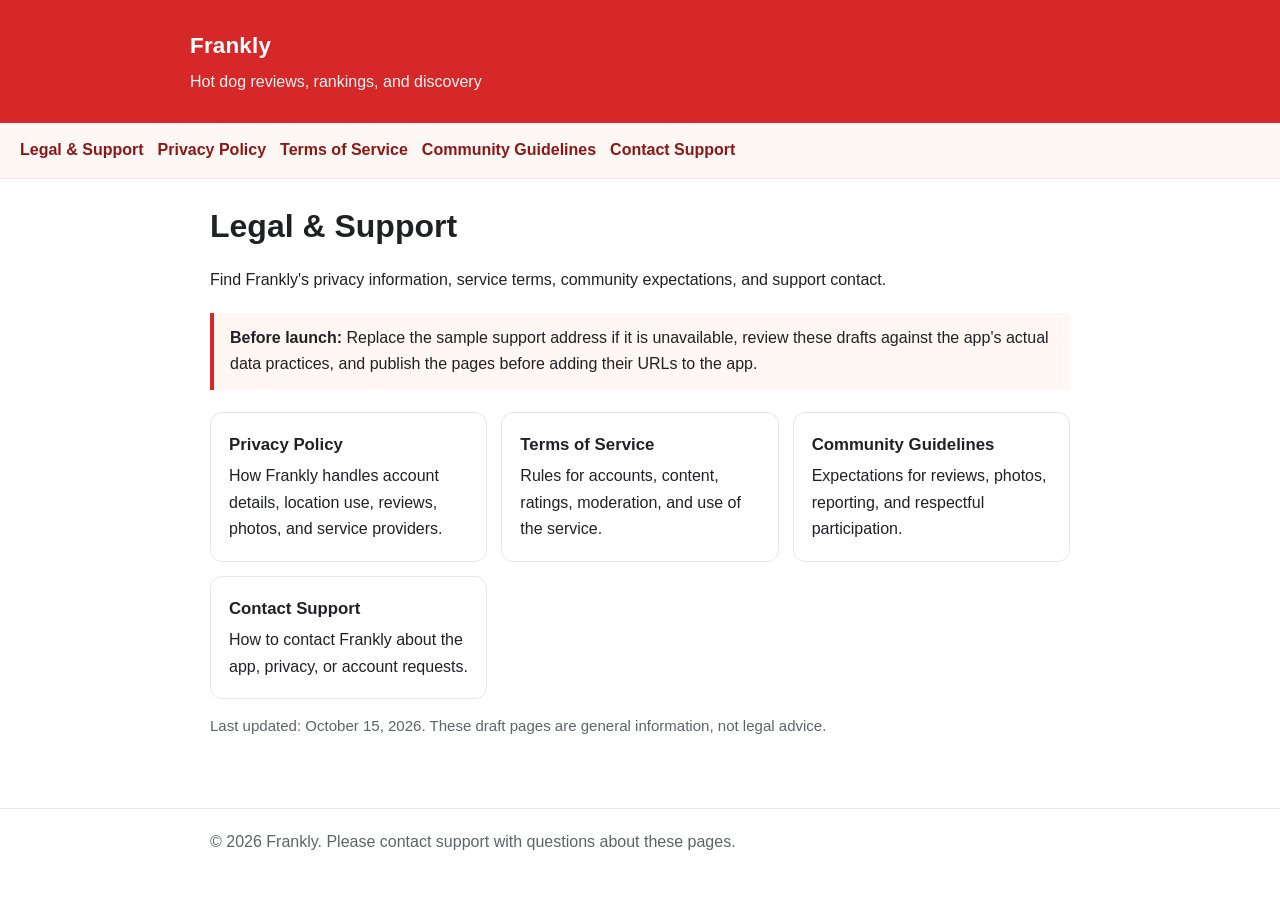
==== frankly-legal-site/index.html @ 2ac57077 "Add files via upload" ====
<!doctype html>
<html lang="en"><head><meta charset="utf-8"><meta name="viewport" content="width=device-width,initial-scale=1">
<meta name="description" content="Frankly legal and support information."><title>Legal & Support | Frankly</title><style>
:root{color-scheme:light;--red:#d62828;--ink:#202124;--muted:#5f6368;--line:#e5e7eb;--bg:#fff7f4}
*{box-sizing:border-box}body{margin:0;font-family:Arial,Helvetica,sans-serif;color:var(--ink);background:#fff;line-height:1.65}
header{background:var(--red);color:#fff;padding:28px 20px}header .wrap,main,.footer{max-width:900px;margin:0 auto}
.brand{font-size:1.4rem;font-weight:800;letter-spacing:.2px}header p{margin:4px 0 0;opacity:.95}
nav{display:flex;flex-wrap:wrap;gap:14px;padding:14px 20px;background:var(--bg);border-bottom:1px solid var(--line)}
nav a{color:#8b1717;font-weight:700;text-decoration:none}nav a:hover{text-decoration:underline}
main{padding:28px 20px 54px}h1{line-height:1.2;margin-top:0}h2{margin-top:30px;font-size:1.2rem}p,li{max-width:78ch}a{color:#a51f1f} .notice{background:var(--bg);border-left:4px solid var(--red);padding:12px 16px;margin:20px 0}
.cards{display:grid;grid-template-columns:repeat(auto-fit,minmax(220px,1fr));gap:14px;margin-top:22px}.card{display:block;padding:18px;border:1px solid var(--line);border-radius:12px;text-decoration:none;color:var(--ink)}.card:hover{border-color:var(--red)}.card strong{display:block;font-size:1.05rem;margin-bottom:5px}.muted{color:var(--muted);font-size:.94rem}
footer{border-top:1px solid var(--line);padding:20px;color:var(--muted)}footer .footer{padding:0 20px}
</style></head>
<body><header><div class="wrap"><div class="brand">Frankly</div><p>Hot dog reviews, rankings, and discovery</p></div></header>
<nav aria-label="Legal navigation"><a href="./index.html">Legal &amp; Support</a><a href="./privacy.html">Privacy Policy</a><a href="./terms.html">Terms of Service</a><a href="./community-guidelines.html">Community Guidelines</a><a href="./contact.html">Contact Support</a></nav>
<main>
<h1>Legal &amp; Support</h1>
<p>Find Frankly's privacy information, service terms, community expectations, and support contact.</p>
<div class="notice"><strong>Before launch:</strong> Replace the sample support address if it is unavailable, review these drafts against the app's actual data practices, and publish the pages before adding their URLs to the app.</div>
<div class="cards">
<a class="card" href="./privacy.html"><strong>Privacy Policy</strong><span>How Frankly handles account details, location use, reviews, photos, and service providers.</span></a>
<a class="card" href="./terms.html"><strong>Terms of Service</strong><span>Rules for accounts, content, ratings, moderation, and use of the service.</span></a>
<a class="card" href="./community-guidelines.html"><strong>Community Guidelines</strong><span>Expectations for reviews, photos, reporting, and respectful participation.</span></a>
<a class="card" href="./contact.html"><strong>Contact Support</strong><span>How to contact Frankly about the app, privacy, or account requests.</span></a>
</div>
<p class="muted">Last updated: October 15, 2026. These draft pages are general information, not legal advice.</p>
</main><footer><div class="footer">© 2026 Frankly. Please contact support with questions about these pages.</div></footer></body></html>
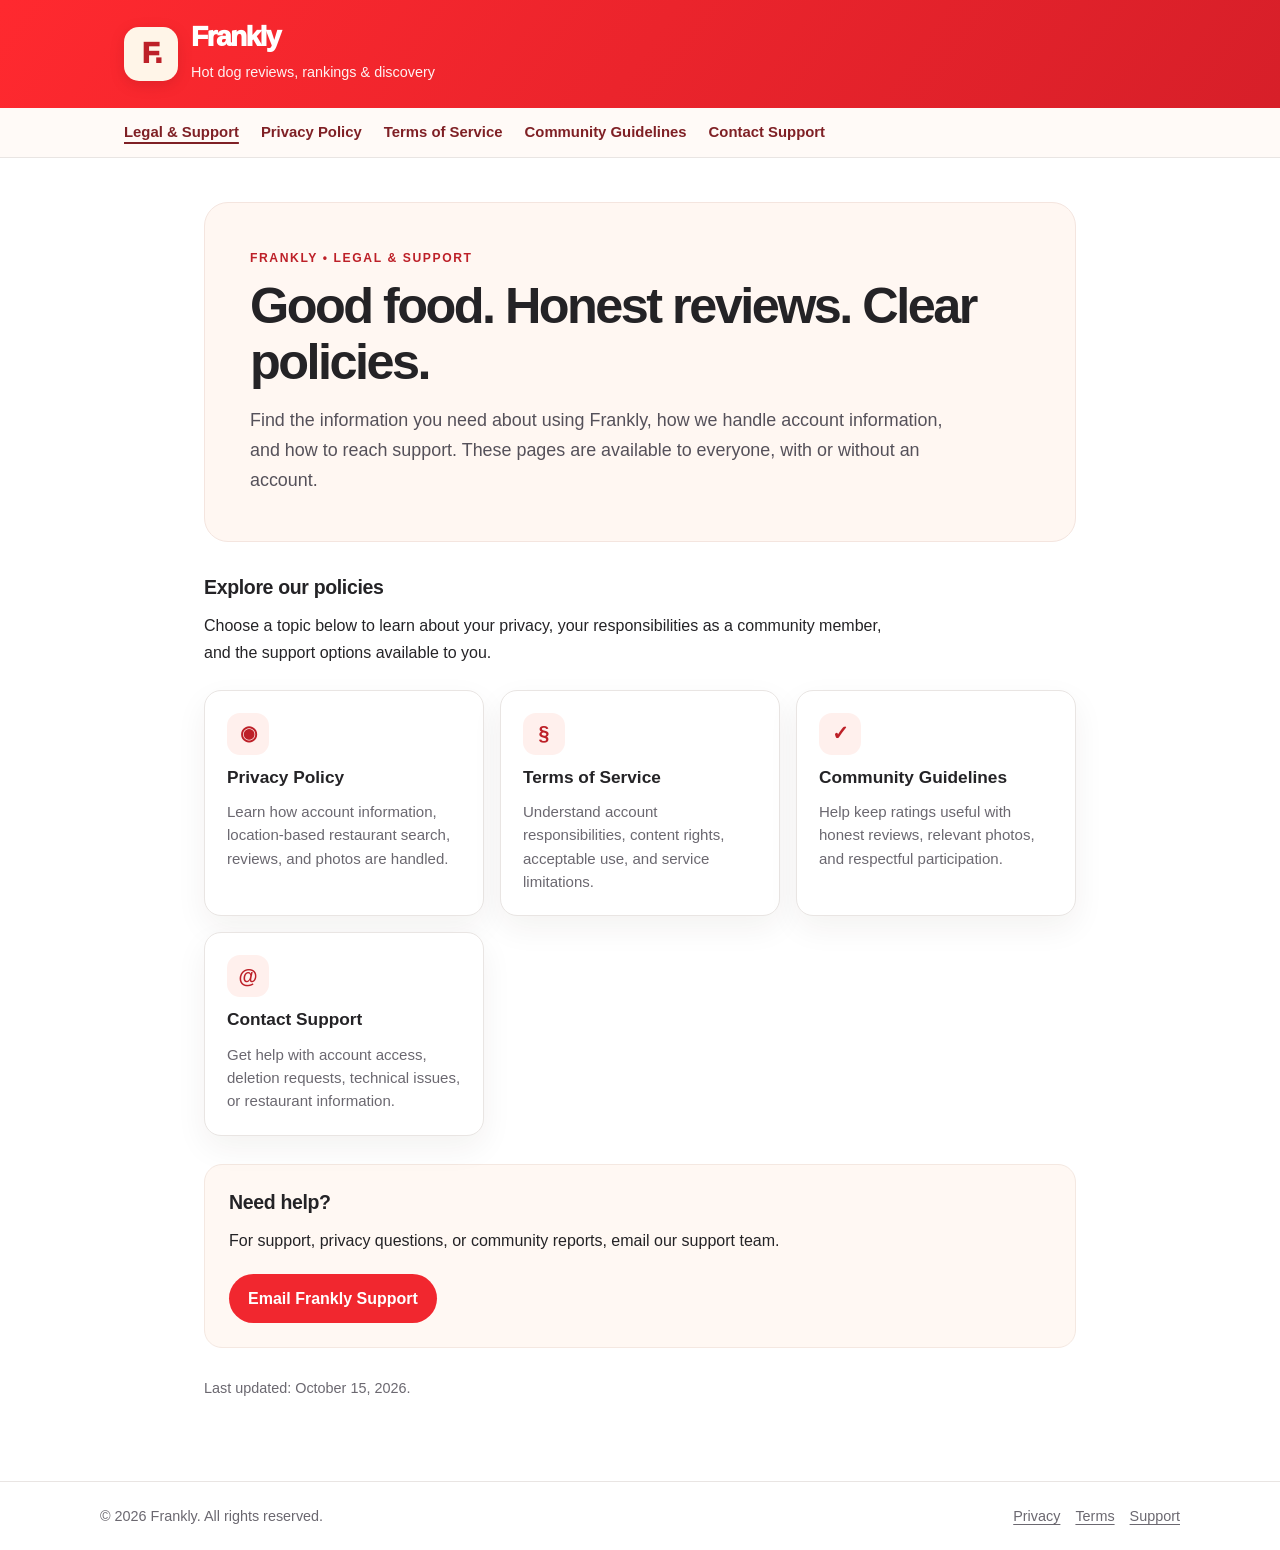
==== commit 0d6d7eb2: "Polish legal pages and align account deletion wording" ====
--- a/frankly-legal-site/index.html
+++ b/frankly-legal-site/index.html
@@ -1,27 +1,21 @@
 <!doctype html>
-<html lang="en"><head><meta charset="utf-8"><meta name="viewport" content="width=device-width,initial-scale=1">
-<meta name="description" content="Frankly legal and support information."><title>Legal & Support | Frankly</title><style>
-:root{color-scheme:light;--red:#d62828;--ink:#202124;--muted:#5f6368;--line:#e5e7eb;--bg:#fff7f4}
-*{box-sizing:border-box}body{margin:0;font-family:Arial,Helvetica,sans-serif;color:var(--ink);background:#fff;line-height:1.65}
-header{background:var(--red);color:#fff;padding:28px 20px}header .wrap,main,.footer{max-width:900px;margin:0 auto}
-.brand{font-size:1.4rem;font-weight:800;letter-spacing:.2px}header p{margin:4px 0 0;opacity:.95}
-nav{display:flex;flex-wrap:wrap;gap:14px;padding:14px 20px;background:var(--bg);border-bottom:1px solid var(--line)}
-nav a{color:#8b1717;font-weight:700;text-decoration:none}nav a:hover{text-decoration:underline}
-main{padding:28px 20px 54px}h1{line-height:1.2;margin-top:0}h2{margin-top:30px;font-size:1.2rem}p,li{max-width:78ch}a{color:#a51f1f} .notice{background:var(--bg);border-left:4px solid var(--red);padding:12px 16px;margin:20px 0}
-.cards{display:grid;grid-template-columns:repeat(auto-fit,minmax(220px,1fr));gap:14px;margin-top:22px}.card{display:block;padding:18px;border:1px solid var(--line);border-radius:12px;text-decoration:none;color:var(--ink)}.card:hover{border-color:var(--red)}.card strong{display:block;font-size:1.05rem;margin-bottom:5px}.muted{color:var(--muted);font-size:.94rem}
-footer{border-top:1px solid var(--line);padding:20px;color:var(--muted)}footer .footer{padding:0 20px}
-</style></head>
-<body><header><div class="wrap"><div class="brand">Frankly</div><p>Hot dog reviews, rankings, and discovery</p></div></header>
-<nav aria-label="Legal navigation"><a href="./index.html">Legal &amp; Support</a><a href="./privacy.html">Privacy Policy</a><a href="./terms.html">Terms of Service</a><a href="./community-guidelines.html">Community Guidelines</a><a href="./contact.html">Contact Support</a></nav>
+<html lang="en"><head><meta charset="utf-8"><meta name="viewport" content="width=device-width,initial-scale=1"><meta name="description" content="Frankly's privacy policy, terms of service, community guidelines, and support contact."><meta name="theme-color" content="#f1272f"><title>Legal & Support | Frankly</title><style>:root{color-scheme:light;--red:#f1272f;--red-deep:#bd2028;--ink:#242326;--muted:#6b6870;--line:#e9e5e3;--cream:#fff7f2;--surface:#fff;--shadow:0 12px 32px rgba(54,28,22,.06)}
+*{box-sizing:border-box}html{scroll-behavior:smooth}body{margin:0;background:#fff;color:var(--ink);font-family:Inter,-apple-system,BlinkMacSystemFont,"Segoe UI",Roboto,Arial,sans-serif;line-height:1.7}a{color:var(--red-deep);text-underline-offset:3px}a:hover{color:#85151a}
+.site-header{background:linear-gradient(125deg,#ff292f,#d71f29);color:white}.header-inner{max-width:1080px;margin:auto;padding:23px 24px;display:flex;align-items:center;gap:14px}.brand{color:#fff;text-decoration:none;display:flex;align-items:center;gap:13px}.brand-mark{width:54px;height:54px;border-radius:15px;background:#fff5e8;color:var(--red-deep);display:grid;place-items:center;font-size:29px;font-weight:950;letter-spacing:-2px;box-shadow:0 4px 14px #86131a35}.brand-name{font-size:1.75rem;font-weight:950;letter-spacing:-.055em;line-height:1}.brand-tagline{display:block;margin-top:6px;font-size:.9rem;opacity:.94;letter-spacing:0;font-weight:500}
+nav{background:#fffaf7;border-bottom:1px solid var(--line)}.nav-inner{max-width:1080px;margin:auto;padding:12px 24px;display:flex;flex-wrap:wrap;gap:9px 22px}nav a{font-size:.93rem;font-weight:700;text-decoration:none;color:#7f2025}nav a[aria-current=page]{text-decoration:underline;text-decoration-thickness:2px;text-underline-offset:5px}
+main{max-width:920px;margin:auto;padding:44px 24px 68px}h1{font-size:clamp(2.1rem,5vw,3.15rem);line-height:1.12;letter-spacing:-.05em;margin:0 0 14px}h2{font-size:1.22rem;line-height:1.35;letter-spacing:-.018em;margin:31px 0 8px}p,li{max-width:78ch}p{margin:12px 0}li{margin:6px 0;padding-left:3px}.eyebrow{font-size:.76rem;font-weight:850;text-transform:uppercase;letter-spacing:.13em;color:var(--red-deep);margin-bottom:9px}.lead{font-size:1.12rem;color:#55515a;max-width:70ch}.updated{font-size:.9rem;color:var(--muted)}.hero{background:var(--cream);border:1px solid #f4e5df;border-radius:24px;padding:clamp(25px,5vw,45px);margin-bottom:32px}.hero .lead{margin-bottom:0}.cards{display:grid;grid-template-columns:repeat(auto-fit,minmax(min(100%,245px),1fr));gap:16px;margin-top:23px}.card{display:flex;flex-direction:column;gap:8px;padding:22px;border:1px solid var(--line);border-radius:17px;background:white;color:var(--ink);text-decoration:none;box-shadow:var(--shadow);transition:transform .16s,border-color .16s}.card:hover{transform:translateY(-2px);border-color:#f19a9e;color:var(--ink)}.card-icon{width:42px;height:42px;border-radius:13px;background:#fff0ed;display:grid;place-items:center;color:var(--red-deep);font-size:1.22rem;font-weight:900}.card strong{font-size:1.08rem}.card span:not(.card-icon){font-size:.94rem;line-height:1.55;color:var(--muted)}.support-panel{margin-top:28px;padding:24px;border-radius:18px;background:#fff8f3;border:1px solid #f4e8e1}.button-link{display:inline-block;margin-top:8px;padding:11px 19px;border-radius:999px;background:var(--red);color:#fff;font-weight:800;text-decoration:none}.button-link:hover{background:var(--red-deep);color:#fff}.callout{margin:22px 0;padding:14px 17px;border-left:4px solid var(--red);border-radius:0 10px 10px 0;background:#fff8f3}.page-content h2{scroll-margin-top:16px}footer{border-top:1px solid var(--line);padding:22px 24px;color:var(--muted);font-size:.9rem}.footer-inner{max-width:1080px;margin:auto;display:flex;justify-content:space-between;gap:12px;flex-wrap:wrap}.footer-links{display:flex;gap:15px;flex-wrap:wrap}footer a{color:var(--muted)}@media(max-width:560px){.header-inner{padding:18px}.brand-mark{width:48px;height:48px}.brand-name{font-size:1.55rem}.nav-inner{padding:11px 18px;gap:9px 15px}main{padding:30px 18px 48px}.hero{border-radius:18px}}</style></head><body>
+<header class="site-header"><div class="header-inner"><a class="brand" href="./index.html" aria-label="Frankly Legal home"><span class="brand-mark" aria-hidden="true">F.</span><span><span class="brand-name">Frankly</span><span class="brand-tagline">Hot dog reviews, rankings &amp; discovery</span></span></a></div></header>
+<nav aria-label="Legal navigation"><div class="nav-inner"><a href="./index.html" aria-current="page">Legal & Support</a><a href="./privacy.html">Privacy Policy</a><a href="./terms.html">Terms of Service</a><a href="./community-guidelines.html">Community Guidelines</a><a href="./contact.html">Contact Support</a></div></nav>
 <main>
-<h1>Legal &amp; Support</h1>
-<p>Find Frankly's privacy information, service terms, community expectations, and support contact.</p>
-<div class="notice"><strong>Before launch:</strong> Replace the sample support address if it is unavailable, review these drafts against the app's actual data practices, and publish the pages before adding their URLs to the app.</div>
+<section class="hero"><div class="eyebrow">Frankly • Legal &amp; Support</div><h1>Good food. Honest reviews. Clear policies.</h1><p class="lead">Find the information you need about using Frankly, how we handle account information, and how to reach support. These pages are available to everyone, with or without an account.</p></section>
+<h2>Explore our policies</h2><p>Choose a topic below to learn about your privacy, your responsibilities as a community member, and the support options available to you.</p>
 <div class="cards">
-<a class="card" href="./privacy.html"><strong>Privacy Policy</strong><span>How Frankly handles account details, location use, reviews, photos, and service providers.</span></a>
-<a class="card" href="./terms.html"><strong>Terms of Service</strong><span>Rules for accounts, content, ratings, moderation, and use of the service.</span></a>
-<a class="card" href="./community-guidelines.html"><strong>Community Guidelines</strong><span>Expectations for reviews, photos, reporting, and respectful participation.</span></a>
-<a class="card" href="./contact.html"><strong>Contact Support</strong><span>How to contact Frankly about the app, privacy, or account requests.</span></a>
+<a class="card" href="./privacy.html"><span class="card-icon" aria-hidden="true">◉</span><strong>Privacy Policy</strong><span>Learn how account information, location-based restaurant search, reviews, and photos are handled.</span></a>
+<a class="card" href="./terms.html"><span class="card-icon" aria-hidden="true">§</span><strong>Terms of Service</strong><span>Understand account responsibilities, content rights, acceptable use, and service limitations.</span></a>
+<a class="card" href="./community-guidelines.html"><span class="card-icon" aria-hidden="true">✓</span><strong>Community Guidelines</strong><span>Help keep ratings useful with honest reviews, relevant photos, and respectful participation.</span></a>
+<a class="card" href="./contact.html"><span class="card-icon" aria-hidden="true">@</span><strong>Contact Support</strong><span>Get help with account access, deletion requests, technical issues, or restaurant information.</span></a>
 </div>
-<p class="muted">Last updated: October 15, 2026. These draft pages are general information, not legal advice.</p>
-</main><footer><div class="footer">© 2026 Frankly. Please contact support with questions about these pages.</div></footer></body></html>+<section class="support-panel"><h2 style="margin-top:0">Need help?</h2><p>For support, privacy questions, or community reports, email our support team.</p><a class="button-link" href="mailto:franklybites.support@gmail.com">Email Frankly Support</a></section>
+<p class="updated" style="margin-top:28px">Last updated: October 15, 2026.</p>
+</main>
+<footer><div class="footer-inner"><span>© 2026 Frankly. All rights reserved.</span><span class="footer-links"><a href="./privacy.html">Privacy</a><a href="./terms.html">Terms</a><a href="./contact.html">Support</a></span></div></footer></body></html>
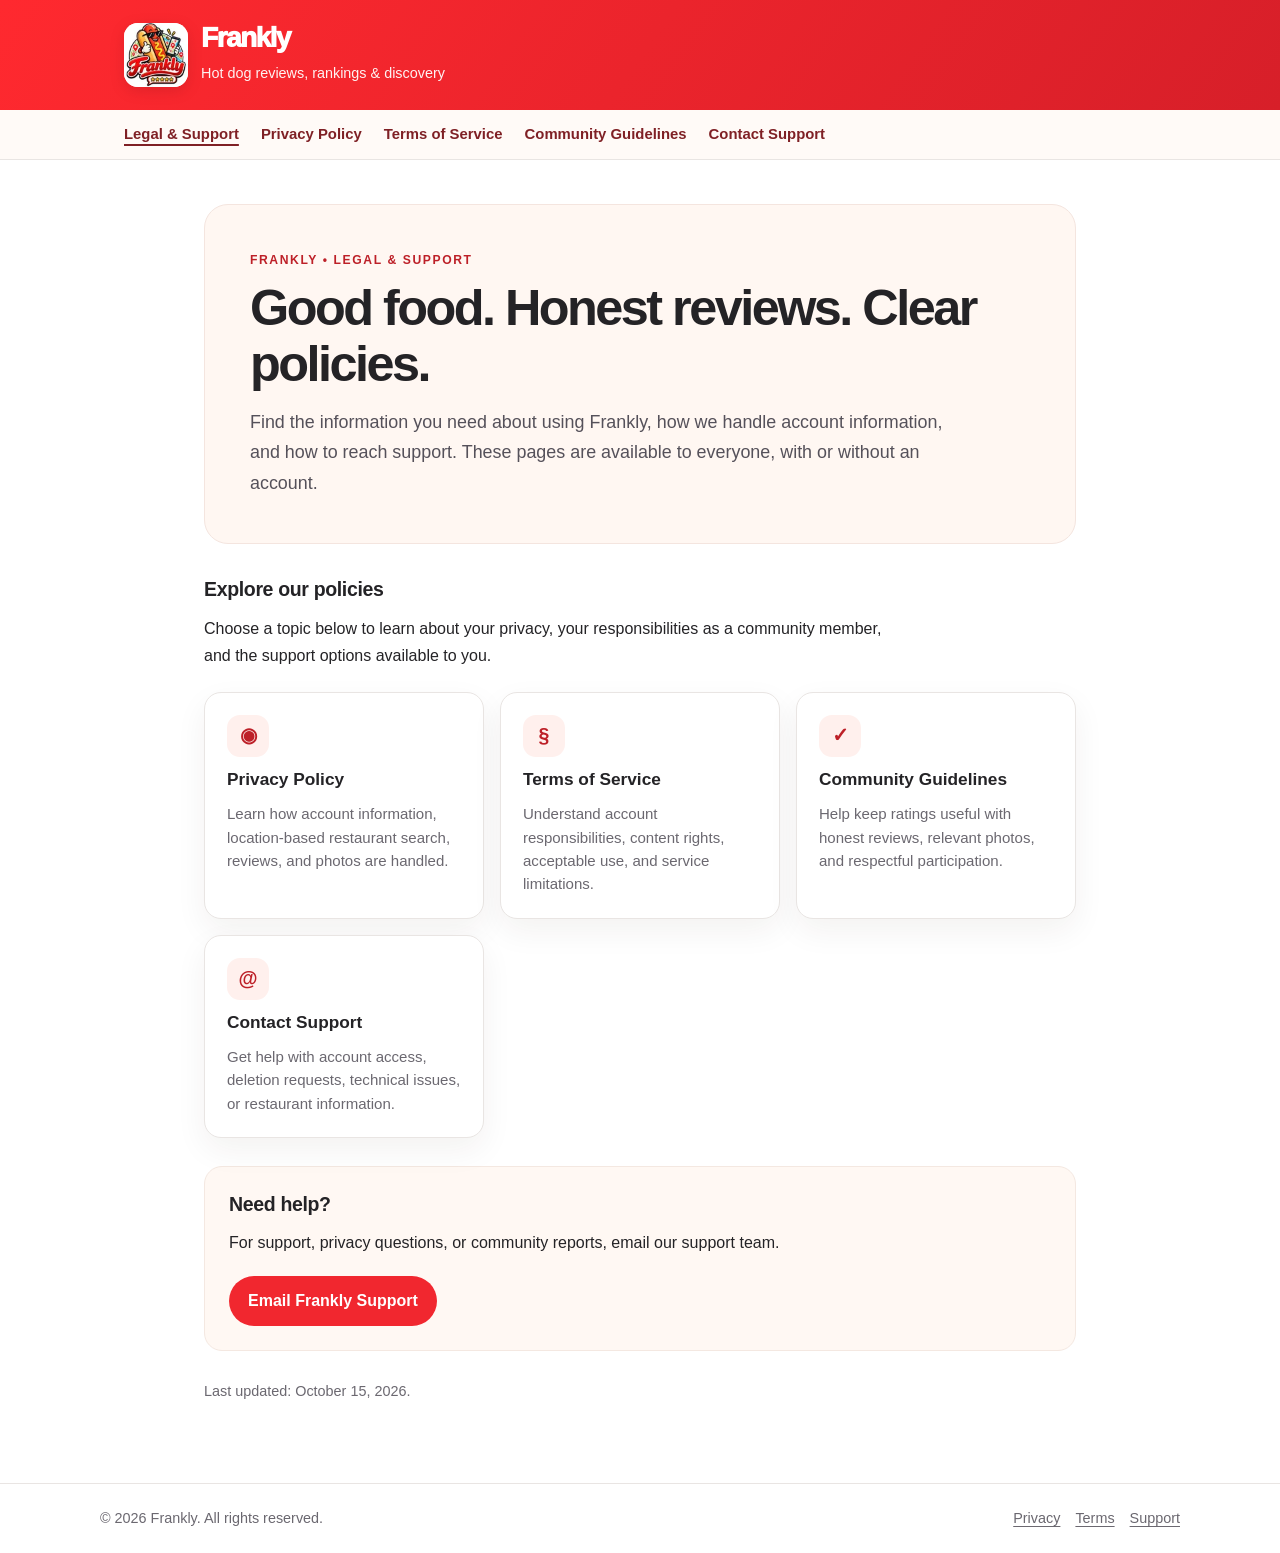
==== commit deafeca5: "Use official Frankly logo across legal pages" ====
--- a/frankly-legal-site/index.html
+++ b/frankly-legal-site/index.html
@@ -1,10 +1,10 @@
 <!doctype html>
-<html lang="en"><head><meta charset="utf-8"><meta name="viewport" content="width=device-width,initial-scale=1"><meta name="description" content="Frankly's privacy policy, terms of service, community guidelines, and support contact."><meta name="theme-color" content="#f1272f"><title>Legal & Support | Frankly</title><style>:root{color-scheme:light;--red:#f1272f;--red-deep:#bd2028;--ink:#242326;--muted:#6b6870;--line:#e9e5e3;--cream:#fff7f2;--surface:#fff;--shadow:0 12px 32px rgba(54,28,22,.06)}
+<html lang="en"><head><meta charset="utf-8"><meta name="viewport" content="width=device-width,initial-scale=1"><meta name="description" content="Frankly's privacy policy, terms of service, community guidelines, and support contact."><meta name="theme-color" content="#f1272f"><link rel="icon" type="image/svg+xml" href="./assets/frankly-logo.svg"><title>Legal & Support | Frankly</title><style>:root{color-scheme:light;--red:#f1272f;--red-deep:#bd2028;--ink:#242326;--muted:#6b6870;--line:#e9e5e3;--cream:#fff7f2;--surface:#fff;--shadow:0 12px 32px rgba(54,28,22,.06)}
 *{box-sizing:border-box}html{scroll-behavior:smooth}body{margin:0;background:#fff;color:var(--ink);font-family:Inter,-apple-system,BlinkMacSystemFont,"Segoe UI",Roboto,Arial,sans-serif;line-height:1.7}a{color:var(--red-deep);text-underline-offset:3px}a:hover{color:#85151a}
-.site-header{background:linear-gradient(125deg,#ff292f,#d71f29);color:white}.header-inner{max-width:1080px;margin:auto;padding:23px 24px;display:flex;align-items:center;gap:14px}.brand{color:#fff;text-decoration:none;display:flex;align-items:center;gap:13px}.brand-mark{width:54px;height:54px;border-radius:15px;background:#fff5e8;color:var(--red-deep);display:grid;place-items:center;font-size:29px;font-weight:950;letter-spacing:-2px;box-shadow:0 4px 14px #86131a35}.brand-name{font-size:1.75rem;font-weight:950;letter-spacing:-.055em;line-height:1}.brand-tagline{display:block;margin-top:6px;font-size:.9rem;opacity:.94;letter-spacing:0;font-weight:500}
+.site-header{background:linear-gradient(125deg,#ff292f,#d71f29);color:white}.header-inner{max-width:1080px;margin:auto;padding:23px 24px;display:flex;align-items:center;gap:14px}.brand{color:#fff;text-decoration:none;display:flex;align-items:center;gap:13px}.brand-logo{width:64px;height:64px;object-fit:contain;border-radius:14px;background:#fff;box-shadow:0 4px 14px #86131a35;flex:0 0 auto}.brand-name{font-size:1.75rem;font-weight:950;letter-spacing:-.055em;line-height:1}.brand-tagline{display:block;margin-top:6px;font-size:.9rem;opacity:.94;letter-spacing:0;font-weight:500}
 nav{background:#fffaf7;border-bottom:1px solid var(--line)}.nav-inner{max-width:1080px;margin:auto;padding:12px 24px;display:flex;flex-wrap:wrap;gap:9px 22px}nav a{font-size:.93rem;font-weight:700;text-decoration:none;color:#7f2025}nav a[aria-current=page]{text-decoration:underline;text-decoration-thickness:2px;text-underline-offset:5px}
-main{max-width:920px;margin:auto;padding:44px 24px 68px}h1{font-size:clamp(2.1rem,5vw,3.15rem);line-height:1.12;letter-spacing:-.05em;margin:0 0 14px}h2{font-size:1.22rem;line-height:1.35;letter-spacing:-.018em;margin:31px 0 8px}p,li{max-width:78ch}p{margin:12px 0}li{margin:6px 0;padding-left:3px}.eyebrow{font-size:.76rem;font-weight:850;text-transform:uppercase;letter-spacing:.13em;color:var(--red-deep);margin-bottom:9px}.lead{font-size:1.12rem;color:#55515a;max-width:70ch}.updated{font-size:.9rem;color:var(--muted)}.hero{background:var(--cream);border:1px solid #f4e5df;border-radius:24px;padding:clamp(25px,5vw,45px);margin-bottom:32px}.hero .lead{margin-bottom:0}.cards{display:grid;grid-template-columns:repeat(auto-fit,minmax(min(100%,245px),1fr));gap:16px;margin-top:23px}.card{display:flex;flex-direction:column;gap:8px;padding:22px;border:1px solid var(--line);border-radius:17px;background:white;color:var(--ink);text-decoration:none;box-shadow:var(--shadow);transition:transform .16s,border-color .16s}.card:hover{transform:translateY(-2px);border-color:#f19a9e;color:var(--ink)}.card-icon{width:42px;height:42px;border-radius:13px;background:#fff0ed;display:grid;place-items:center;color:var(--red-deep);font-size:1.22rem;font-weight:900}.card strong{font-size:1.08rem}.card span:not(.card-icon){font-size:.94rem;line-height:1.55;color:var(--muted)}.support-panel{margin-top:28px;padding:24px;border-radius:18px;background:#fff8f3;border:1px solid #f4e8e1}.button-link{display:inline-block;margin-top:8px;padding:11px 19px;border-radius:999px;background:var(--red);color:#fff;font-weight:800;text-decoration:none}.button-link:hover{background:var(--red-deep);color:#fff}.callout{margin:22px 0;padding:14px 17px;border-left:4px solid var(--red);border-radius:0 10px 10px 0;background:#fff8f3}.page-content h2{scroll-margin-top:16px}footer{border-top:1px solid var(--line);padding:22px 24px;color:var(--muted);font-size:.9rem}.footer-inner{max-width:1080px;margin:auto;display:flex;justify-content:space-between;gap:12px;flex-wrap:wrap}.footer-links{display:flex;gap:15px;flex-wrap:wrap}footer a{color:var(--muted)}@media(max-width:560px){.header-inner{padding:18px}.brand-mark{width:48px;height:48px}.brand-name{font-size:1.55rem}.nav-inner{padding:11px 18px;gap:9px 15px}main{padding:30px 18px 48px}.hero{border-radius:18px}}</style></head><body>
-<header class="site-header"><div class="header-inner"><a class="brand" href="./index.html" aria-label="Frankly Legal home"><span class="brand-mark" aria-hidden="true">F.</span><span><span class="brand-name">Frankly</span><span class="brand-tagline">Hot dog reviews, rankings &amp; discovery</span></span></a></div></header>
+main{max-width:920px;margin:auto;padding:44px 24px 68px}h1{font-size:clamp(2.1rem,5vw,3.15rem);line-height:1.12;letter-spacing:-.05em;margin:0 0 14px}h2{font-size:1.22rem;line-height:1.35;letter-spacing:-.018em;margin:31px 0 8px}p,li{max-width:78ch}p{margin:12px 0}li{margin:6px 0;padding-left:3px}.eyebrow{font-size:.76rem;font-weight:850;text-transform:uppercase;letter-spacing:.13em;color:var(--red-deep);margin-bottom:9px}.lead{font-size:1.12rem;color:#55515a;max-width:70ch}.updated{font-size:.9rem;color:var(--muted)}.hero{background:var(--cream);border:1px solid #f4e5df;border-radius:24px;padding:clamp(25px,5vw,45px);margin-bottom:32px}.hero .lead{margin-bottom:0}.cards{display:grid;grid-template-columns:repeat(auto-fit,minmax(min(100%,245px),1fr));gap:16px;margin-top:23px}.card{display:flex;flex-direction:column;gap:8px;padding:22px;border:1px solid var(--line);border-radius:17px;background:white;color:var(--ink);text-decoration:none;box-shadow:var(--shadow);transition:transform .16s,border-color .16s}.card:hover{transform:translateY(-2px);border-color:#f19a9e;color:var(--ink)}.card-icon{width:42px;height:42px;border-radius:13px;background:#fff0ed;display:grid;place-items:center;color:var(--red-deep);font-size:1.22rem;font-weight:900}.card strong{font-size:1.08rem}.card span:not(.card-icon){font-size:.94rem;line-height:1.55;color:var(--muted)}.support-panel{margin-top:28px;padding:24px;border-radius:18px;background:#fff8f3;border:1px solid #f4e8e1}.button-link{display:inline-block;margin-top:8px;padding:11px 19px;border-radius:999px;background:var(--red);color:#fff;font-weight:800;text-decoration:none}.button-link:hover{background:var(--red-deep);color:#fff}.callout{margin:22px 0;padding:14px 17px;border-left:4px solid var(--red);border-radius:0 10px 10px 0;background:#fff8f3}.page-content h2{scroll-margin-top:16px}footer{border-top:1px solid var(--line);padding:22px 24px;color:var(--muted);font-size:.9rem}.footer-inner{max-width:1080px;margin:auto;display:flex;justify-content:space-between;gap:12px;flex-wrap:wrap}.footer-links{display:flex;gap:15px;flex-wrap:wrap}footer a{color:var(--muted)}@media(max-width:560px){.header-inner{padding:18px}.brand-logo{width:54px;height:54px}.brand-name{font-size:1.55rem}.nav-inner{padding:11px 18px;gap:9px 15px}main{padding:30px 18px 48px}.hero{border-radius:18px}}</style></head><body>
+<header class="site-header"><div class="header-inner"><a class="brand" href="./index.html" aria-label="Frankly Legal home"><img class="brand-logo" src="./assets/frankly-logo.svg" alt="Frankly hot dog mascot logo" width="64" height="64"><span><span class="brand-name">Frankly</span><span class="brand-tagline">Hot dog reviews, rankings &amp; discovery</span></span></a></div></header>
 <nav aria-label="Legal navigation"><div class="nav-inner"><a href="./index.html" aria-current="page">Legal & Support</a><a href="./privacy.html">Privacy Policy</a><a href="./terms.html">Terms of Service</a><a href="./community-guidelines.html">Community Guidelines</a><a href="./contact.html">Contact Support</a></div></nav>
 <main>
 <section class="hero"><div class="eyebrow">Frankly • Legal &amp; Support</div><h1>Good food. Honest reviews. Clear policies.</h1><p class="lead">Find the information you need about using Frankly, how we handle account information, and how to reach support. These pages are available to everyone, with or without an account.</p></section>
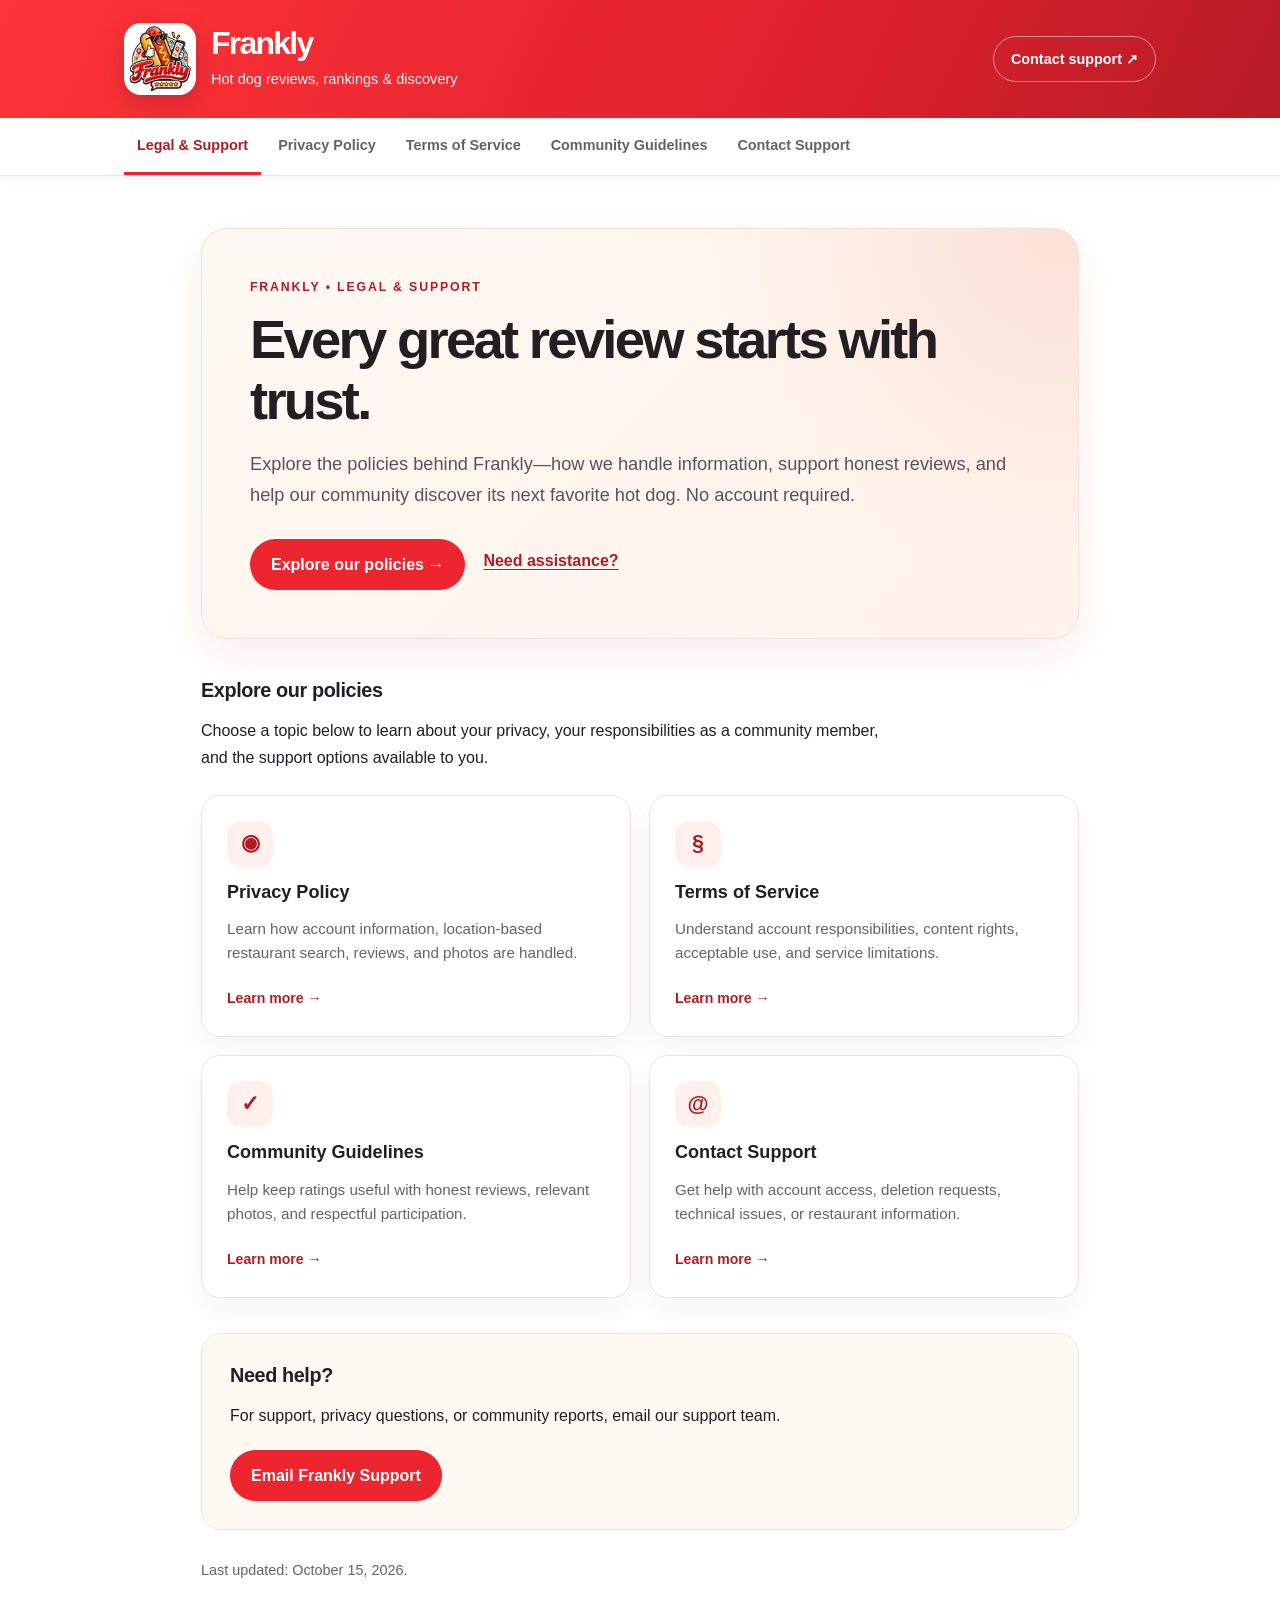
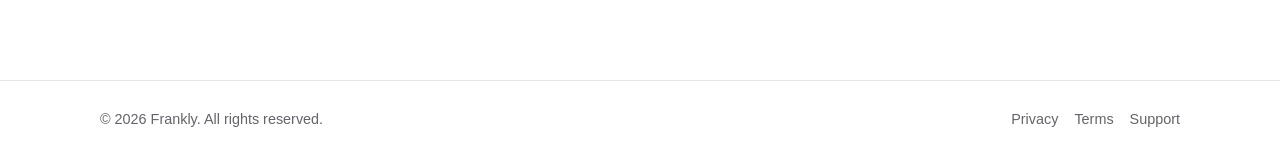
==== commit 17f66e10: "Keep bundled legal site in sync with published pages" ====
--- a/frankly-legal-site/index.html
+++ b/frankly-legal-site/index.html
@@ -1,13 +1,13 @@
 <!doctype html>
-<html lang="en"><head><meta charset="utf-8"><meta name="viewport" content="width=device-width,initial-scale=1"><meta name="description" content="Frankly's privacy policy, terms of service, community guidelines, and support contact."><meta name="theme-color" content="#f1272f"><link rel="icon" type="image/svg+xml" href="./assets/frankly-logo.svg"><title>Legal & Support | Frankly</title><style>:root{color-scheme:light;--red:#f1272f;--red-deep:#bd2028;--ink:#242326;--muted:#6b6870;--line:#e9e5e3;--cream:#fff7f2;--surface:#fff;--shadow:0 12px 32px rgba(54,28,22,.06)}
-*{box-sizing:border-box}html{scroll-behavior:smooth}body{margin:0;background:#fff;color:var(--ink);font-family:Inter,-apple-system,BlinkMacSystemFont,"Segoe UI",Roboto,Arial,sans-serif;line-height:1.7}a{color:var(--red-deep);text-underline-offset:3px}a:hover{color:#85151a}
-.site-header{background:linear-gradient(125deg,#ff292f,#d71f29);color:white}.header-inner{max-width:1080px;margin:auto;padding:23px 24px;display:flex;align-items:center;gap:14px}.brand{color:#fff;text-decoration:none;display:flex;align-items:center;gap:13px}.brand-logo{width:64px;height:64px;object-fit:contain;border-radius:14px;background:#fff;box-shadow:0 4px 14px #86131a35;flex:0 0 auto}.brand-name{font-size:1.75rem;font-weight:950;letter-spacing:-.055em;line-height:1}.brand-tagline{display:block;margin-top:6px;font-size:.9rem;opacity:.94;letter-spacing:0;font-weight:500}
-nav{background:#fffaf7;border-bottom:1px solid var(--line)}.nav-inner{max-width:1080px;margin:auto;padding:12px 24px;display:flex;flex-wrap:wrap;gap:9px 22px}nav a{font-size:.93rem;font-weight:700;text-decoration:none;color:#7f2025}nav a[aria-current=page]{text-decoration:underline;text-decoration-thickness:2px;text-underline-offset:5px}
-main{max-width:920px;margin:auto;padding:44px 24px 68px}h1{font-size:clamp(2.1rem,5vw,3.15rem);line-height:1.12;letter-spacing:-.05em;margin:0 0 14px}h2{font-size:1.22rem;line-height:1.35;letter-spacing:-.018em;margin:31px 0 8px}p,li{max-width:78ch}p{margin:12px 0}li{margin:6px 0;padding-left:3px}.eyebrow{font-size:.76rem;font-weight:850;text-transform:uppercase;letter-spacing:.13em;color:var(--red-deep);margin-bottom:9px}.lead{font-size:1.12rem;color:#55515a;max-width:70ch}.updated{font-size:.9rem;color:var(--muted)}.hero{background:var(--cream);border:1px solid #f4e5df;border-radius:24px;padding:clamp(25px,5vw,45px);margin-bottom:32px}.hero .lead{margin-bottom:0}.cards{display:grid;grid-template-columns:repeat(auto-fit,minmax(min(100%,245px),1fr));gap:16px;margin-top:23px}.card{display:flex;flex-direction:column;gap:8px;padding:22px;border:1px solid var(--line);border-radius:17px;background:white;color:var(--ink);text-decoration:none;box-shadow:var(--shadow);transition:transform .16s,border-color .16s}.card:hover{transform:translateY(-2px);border-color:#f19a9e;color:var(--ink)}.card-icon{width:42px;height:42px;border-radius:13px;background:#fff0ed;display:grid;place-items:center;color:var(--red-deep);font-size:1.22rem;font-weight:900}.card strong{font-size:1.08rem}.card span:not(.card-icon){font-size:.94rem;line-height:1.55;color:var(--muted)}.support-panel{margin-top:28px;padding:24px;border-radius:18px;background:#fff8f3;border:1px solid #f4e8e1}.button-link{display:inline-block;margin-top:8px;padding:11px 19px;border-radius:999px;background:var(--red);color:#fff;font-weight:800;text-decoration:none}.button-link:hover{background:var(--red-deep);color:#fff}.callout{margin:22px 0;padding:14px 17px;border-left:4px solid var(--red);border-radius:0 10px 10px 0;background:#fff8f3}.page-content h2{scroll-margin-top:16px}footer{border-top:1px solid var(--line);padding:22px 24px;color:var(--muted);font-size:.9rem}.footer-inner{max-width:1080px;margin:auto;display:flex;justify-content:space-between;gap:12px;flex-wrap:wrap}.footer-links{display:flex;gap:15px;flex-wrap:wrap}footer a{color:var(--muted)}@media(max-width:560px){.header-inner{padding:18px}.brand-logo{width:54px;height:54px}.brand-name{font-size:1.55rem}.nav-inner{padding:11px 18px;gap:9px 15px}main{padding:30px 18px 48px}.hero{border-radius:18px}}</style></head><body>
-<header class="site-header"><div class="header-inner"><a class="brand" href="./index.html" aria-label="Frankly Legal home"><img class="brand-logo" src="./assets/frankly-logo.svg" alt="Frankly hot dog mascot logo" width="64" height="64"><span><span class="brand-name">Frankly</span><span class="brand-tagline">Hot dog reviews, rankings &amp; discovery</span></span></a></div></header>
+<html lang="en"><head><meta charset="utf-8"><meta name="viewport" content="width=device-width,initial-scale=1"><meta name="description" content="Frankly's privacy policy, terms of service, community guidelines, and support contact."><meta name="theme-color" content="#f1272f"><link rel="icon" type="image/svg+xml" href="./assets/frankly-logo.svg"><title>Legal & Support | Frankly</title><style>:root{color-scheme:light;--red:#ed252f;--red-dark:#ad1d24;--ink:#211f23;--muted:#67626b;--line:#ebe5e2;--cream:#fff7f2}
+*{box-sizing:border-box}html{scroll-behavior:smooth}body{margin:0;background:#fff;color:var(--ink);font:16px/1.7 Inter,-apple-system,BlinkMacSystemFont,"Segoe UI",Roboto,Arial,sans-serif;-webkit-font-smoothing:antialiased}a{color:var(--red-dark);text-underline-offset:3px}a:hover{color:#79151c}a:focus-visible{outline:3px solid #ffc46c;outline-offset:4px}.skip-link{position:absolute;left:12px;top:-60px;z-index:10;background:#fff;padding:10px 16px}.skip-link:focus{top:10px}
+.site-header{background:linear-gradient(115deg,#ff3438,#e2222e 58%,#b71c27);color:#fff}.header-inner{max-width:1080px;margin:auto;padding:23px 24px;display:flex;align-items:center;justify-content:space-between;gap:16px}.brand{display:flex;align-items:center;gap:15px;color:white;text-decoration:none}.brand:hover{color:#fff}.brand-logo{width:72px;height:72px;object-fit:contain;border-radius:17px;background:#fff;box-shadow:0 8px 22px #5a0f2040;padding:3px}.brand-name{display:block;font-size:2rem;font-weight:900;letter-spacing:-.055em;line-height:1}.brand-tagline{display:block;margin-top:8px;font-size:.91rem;opacity:.94;font-weight:500}.header-contact{border:1px solid #ffffff80;border-radius:100px;padding:10px 17px;color:white;text-decoration:none;font-size:.9rem;font-weight:800;white-space:nowrap}.header-contact:hover{background:#ffffff20;color:#fff}
+nav{background:#fff;border-bottom:1px solid var(--line);box-shadow:0 5px 15px #241b1a08}.nav-inner{max-width:1080px;margin:auto;padding:0 24px;display:flex;flex-wrap:wrap;gap:0 4px}nav a{display:block;padding:15px 13px;border-bottom:3px solid transparent;color:#686068;text-decoration:none;font-size:.9rem;font-weight:700}nav a:hover{background:#fff9f5}nav a[aria-current=page]{border-color:var(--red);color:var(--red-dark)}
+main{max-width:930px;margin:auto;padding:52px 26px 84px}h1{font-size:clamp(2.15rem,5vw,3.4rem);line-height:1.12;letter-spacing:-.05em;font-weight:900;margin:0 0 17px}h2{font-size:1.24rem;line-height:1.35;letter-spacing:-.02em;margin:38px 0 11px}p,li{max-width:78ch}p{margin:13px 0}li{margin:7px 0;padding-left:4px}.eyebrow{font-size:.77rem;text-transform:uppercase;letter-spacing:.15em;font-weight:850;color:var(--red-dark);margin-bottom:12px}.lead{font-size:1.14rem;color:#59545b}.updated{font-size:.9rem;color:var(--muted)}.hero{background:radial-gradient(circle at 98% 0%,#fbe1d8,transparent 37%),linear-gradient(135deg,#fff8f3,#fff3eb);border:1px solid #f3e1d8;border-radius:26px;padding:clamp(26px,5.2vw,48px);margin-bottom:36px;box-shadow:0 15px 40px #9b442015}.hero .lead{margin-bottom:0}.hero-actions{display:flex;gap:18px;align-items:center;flex-wrap:wrap;margin-top:20px}.hero-actions>a:not(.button-link){font-weight:750}.cards{display:grid;grid-template-columns:repeat(2,minmax(0,1fr));gap:18px;margin-top:23px}.card{display:flex;flex-direction:column;gap:10px;padding:25px;min-height:194px;border:1px solid var(--line);border-radius:19px;background:#fff;color:var(--ink);text-decoration:none;box-shadow:0 14px 32px #361a1a0b;transition:transform .18s,box-shadow .18s,border-color .18s}.card:hover{transform:translateY(-3px);border-color:#eea4a6;box-shadow:0 19px 40px #361a1a17;color:var(--ink)}.card-icon{width:46px;height:46px;border-radius:14px;background:#fff0ed;color:var(--red-dark);display:grid;place-items:center;font-size:1.35rem;font-weight:900}.card strong{font-size:1.13rem}.card span:not(.card-icon){font-size:.95rem;line-height:1.58;color:var(--muted)}.card:after{content:"Learn more →";font-size:.88rem;font-weight:800;color:var(--red-dark);margin-top:auto;padding-top:12px}.support-panel{background:#fff8f3;border:1px solid #f2e4df;padding:28px;border-radius:20px;margin-top:35px}.support-panel h2{margin-top:0}.button-link{display:inline-block;background:var(--red);border-radius:100px;color:#fff;text-decoration:none;padding:12px 21px;margin-top:8px;font-weight:800}.button-link:hover{background:var(--red-dark);color:white}.callout{background:#fff7f3;border-left:4px solid var(--red);padding:15px 19px;border-radius:0 12px 12px 0;margin:23px 0}.page-content>h2{border-top:1px solid #eee8e5;padding-top:26px;scroll-margin-top:22px}.page-content>h2:first-of-type{border-top:none;padding-top:0}.page-content>p,.page-content>ul{color:#49444b}.page-content .updated{margin-bottom:25px}footer{border-top:1px solid var(--line);background:#fff;padding:26px 24px;font-size:.9rem;color:var(--muted)}.footer-inner{max-width:1080px;margin:auto;display:flex;justify-content:space-between;gap:12px;flex-wrap:wrap}.footer-links{display:flex;gap:16px;flex-wrap:wrap}footer a{color:var(--muted);text-decoration:none}footer a:hover{text-decoration:underline}@media(max-width:680px){.header-inner{padding:18px}.brand-logo{width:56px;height:56px}.brand-name{font-size:1.55rem}.brand-tagline{font-size:.77rem}.header-contact{display:none}.nav-inner{padding:0 8px}nav a{padding:12px 10px;font-size:.82rem}main{padding:34px 19px 58px}.cards{grid-template-columns:1fr}.card{min-height:165px}.hero{border-radius:20px}}@media(prefers-reduced-motion:reduce){html{scroll-behavior:auto}.card{transition:none}}</style></head><body><a class="skip-link" href="#main-content">Skip to content</a>
+<header class="site-header"><div class="header-inner"><a class="brand" href="./index.html" aria-label="Frankly Legal home"><img class="brand-logo" src="./assets/frankly-logo.svg" alt="Frankly hot dog mascot logo" width="64" height="64"><span><span class="brand-name">Frankly</span><span class="brand-tagline">Hot dog reviews, rankings &amp; discovery</span></span></a><a class="header-contact" href="mailto:franklybites.support@gmail.com">Contact support ↗</a></div></header>
 <nav aria-label="Legal navigation"><div class="nav-inner"><a href="./index.html" aria-current="page">Legal & Support</a><a href="./privacy.html">Privacy Policy</a><a href="./terms.html">Terms of Service</a><a href="./community-guidelines.html">Community Guidelines</a><a href="./contact.html">Contact Support</a></div></nav>
-<main>
-<section class="hero"><div class="eyebrow">Frankly • Legal &amp; Support</div><h1>Good food. Honest reviews. Clear policies.</h1><p class="lead">Find the information you need about using Frankly, how we handle account information, and how to reach support. These pages are available to everyone, with or without an account.</p></section>
+<main id="main-content">
+<section class="hero"><div class="eyebrow">Frankly • Legal &amp; Support</div><h1>Every great review starts with trust.</h1><p class="lead">Explore the policies behind Frankly—how we handle information, support honest reviews, and help our community discover its next favorite hot dog. No account required.</p><div class="hero-actions"><a class="button-link" href="./privacy.html">Explore our policies →</a><a href="./contact.html">Need assistance?</a></div></section>
 <h2>Explore our policies</h2><p>Choose a topic below to learn about your privacy, your responsibilities as a community member, and the support options available to you.</p>
 <div class="cards">
 <a class="card" href="./privacy.html"><span class="card-icon" aria-hidden="true">◉</span><strong>Privacy Policy</strong><span>Learn how account information, location-based restaurant search, reviews, and photos are handled.</span></a>
